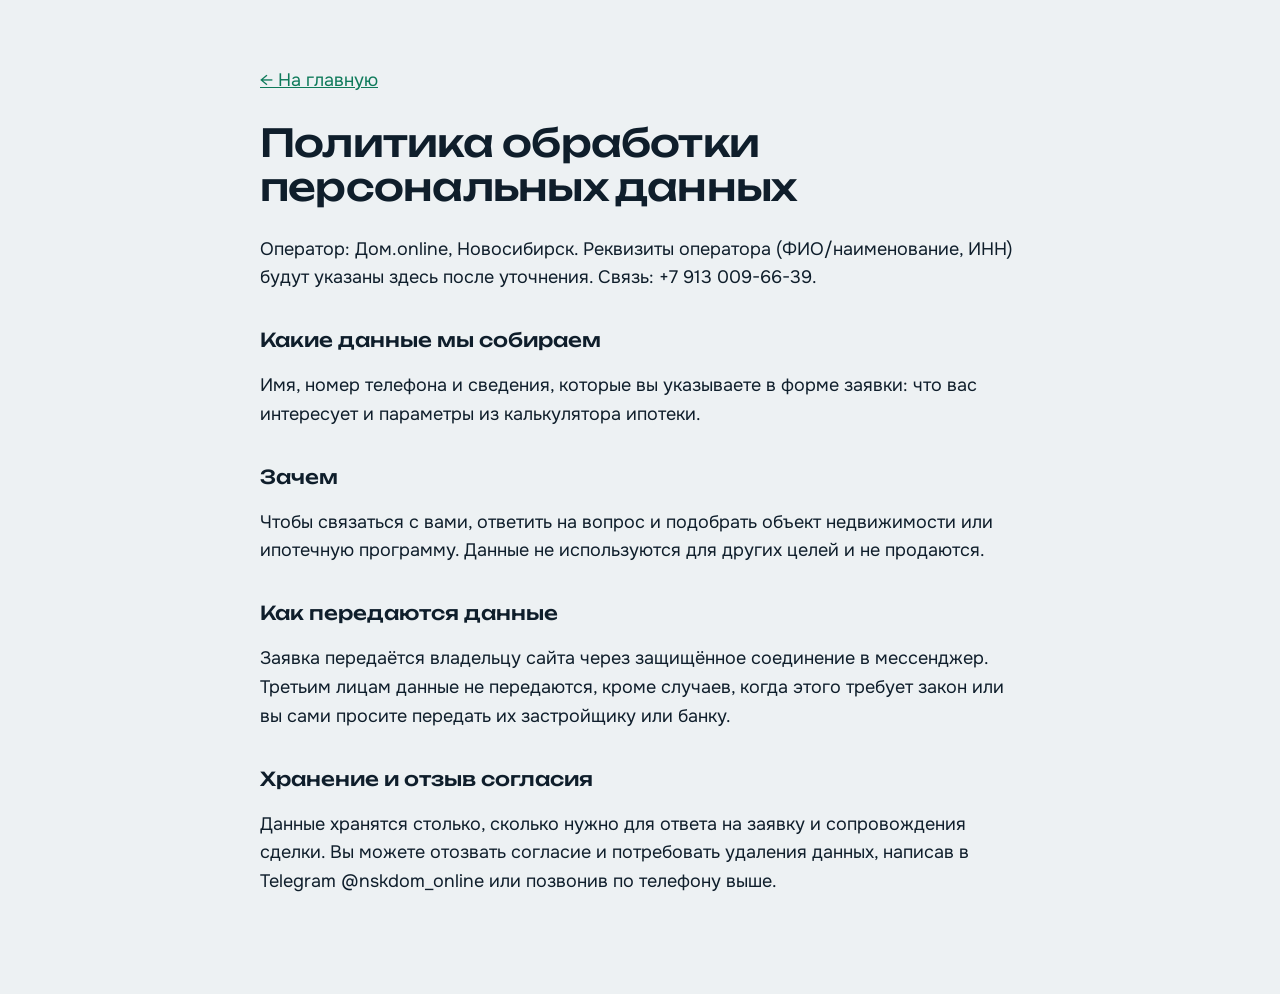
==== privacy.html @ 999491e4 "init: landing for Dom.online (Novosibirsk new-builds broker) Co-Authored-By: Claude Sonnet 5.5 <nore" ====
<!doctype html>
<html lang="ru">
<head>
<meta charset="utf-8">
<meta name="viewport" content="width=device-width, initial-scale=1">
<title>Политика конфиденциальности — Дом.online</title>
<link href="https://fonts.googleapis.com/css2?family=Onest:wght@400;600&family=Unbounded:wght@500&display=swap" rel="stylesheet">
<style>
body{margin:0;background:#EDF1F3;color:#0F1E2B;font:18px/1.6 Onest,system-ui,sans-serif}
main{max-width:760px;margin:0 auto;padding:48px 20px 80px}
h1{font:500 clamp(1.6rem,4vw,2.4rem)/1.15 Unbounded,sans-serif;letter-spacing:-.02em}
h2{font:500 1.2rem/1.3 Unbounded,sans-serif;margin-top:36px}
a{color:#0E7A5A}
</style>
</head>
<body>
<main>
<p><a href="index.html">← На главную</a></p>
<h1>Политика обработки персональных данных</h1>
<p>Оператор: Дом.online, Новосибирск. Реквизиты оператора (ФИО/наименование, ИНН) будут указаны здесь после уточнения. Связь: +7 913 009-66-39.</p>
<h2>Какие данные мы собираем</h2>
<p>Имя, номер телефона и сведения, которые вы указываете в форме заявки: что вас интересует и параметры из калькулятора ипотеки.</p>
<h2>Зачем</h2>
<p>Чтобы связаться с вами, ответить на вопрос и подобрать объект недвижимости или ипотечную программу. Данные не используются для других целей и не продаются.</p>
<h2>Как передаются данные</h2>
<p>Заявка передаётся владельцу сайта через защищённое соединение в мессенджер. Третьим лицам данные не передаются, кроме случаев, когда этого требует закон или вы сами просите передать их застройщику или банку.</p>
<h2>Хранение и отзыв согласия</h2>
<p>Данные хранятся столько, сколько нужно для ответа на заявку и сопровождения сделки. Вы можете отозвать согласие и потребовать удаления данных, написав в Telegram @nskdom_online или позвонив по телефону выше.</p>
</main>
</body>
</html>
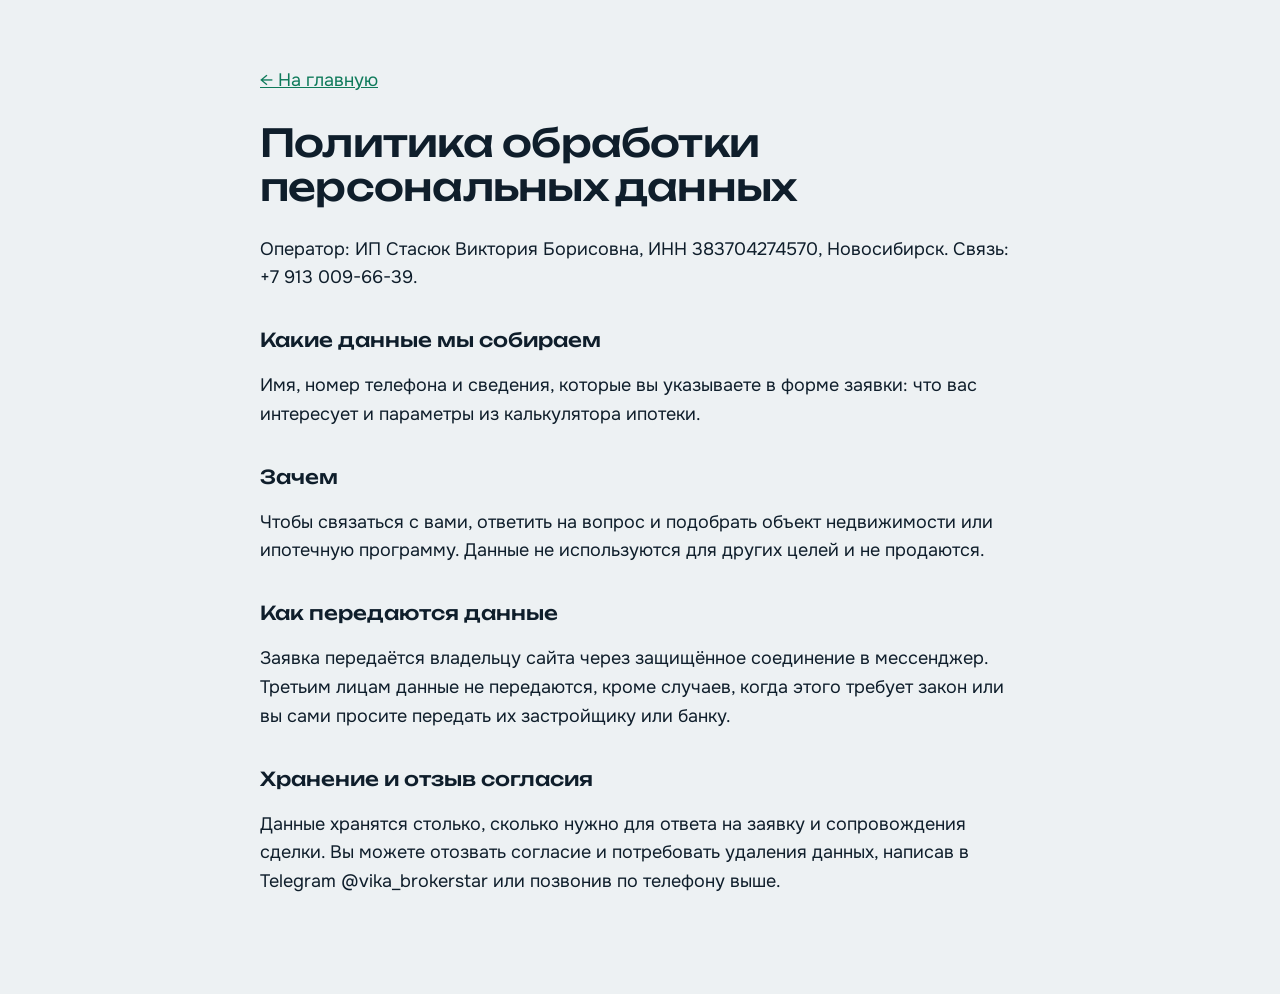
==== commit 9135146a: "client edits: contact, ИП details, remove city photos, Jost brand font, copy fixes Co-Authored-By: C" ====
--- a/privacy.html
+++ b/privacy.html
@@ -17,7 +17,7 @@
 <main>
 <p><a href="index.html">← На главную</a></p>
 <h1>Политика обработки персональных данных</h1>
-<p>Оператор: Дом.online, Новосибирск. Реквизиты оператора (ФИО/наименование, ИНН) будут указаны здесь после уточнения. Связь: +7 913 009-66-39.</p>
+<p>Оператор: ИП Стасюк Виктория Борисовна, ИНН 383704274570, Новосибирск. Связь: +7 913 009-66-39.</p>
 <h2>Какие данные мы собираем</h2>
 <p>Имя, номер телефона и сведения, которые вы указываете в форме заявки: что вас интересует и параметры из калькулятора ипотеки.</p>
 <h2>Зачем</h2>
@@ -25,7 +25,7 @@
 <h2>Как передаются данные</h2>
 <p>Заявка передаётся владельцу сайта через защищённое соединение в мессенджер. Третьим лицам данные не передаются, кроме случаев, когда этого требует закон или вы сами просите передать их застройщику или банку.</p>
 <h2>Хранение и отзыв согласия</h2>
-<p>Данные хранятся столько, сколько нужно для ответа на заявку и сопровождения сделки. Вы можете отозвать согласие и потребовать удаления данных, написав в Telegram @nskdom_online или позвонив по телефону выше.</p>
+<p>Данные хранятся столько, сколько нужно для ответа на заявку и сопровождения сделки. Вы можете отозвать согласие и потребовать удаления данных, написав в Telegram @vika_brokerstar или позвонив по телефону выше.</p>
 </main>
 </body>
 </html>
